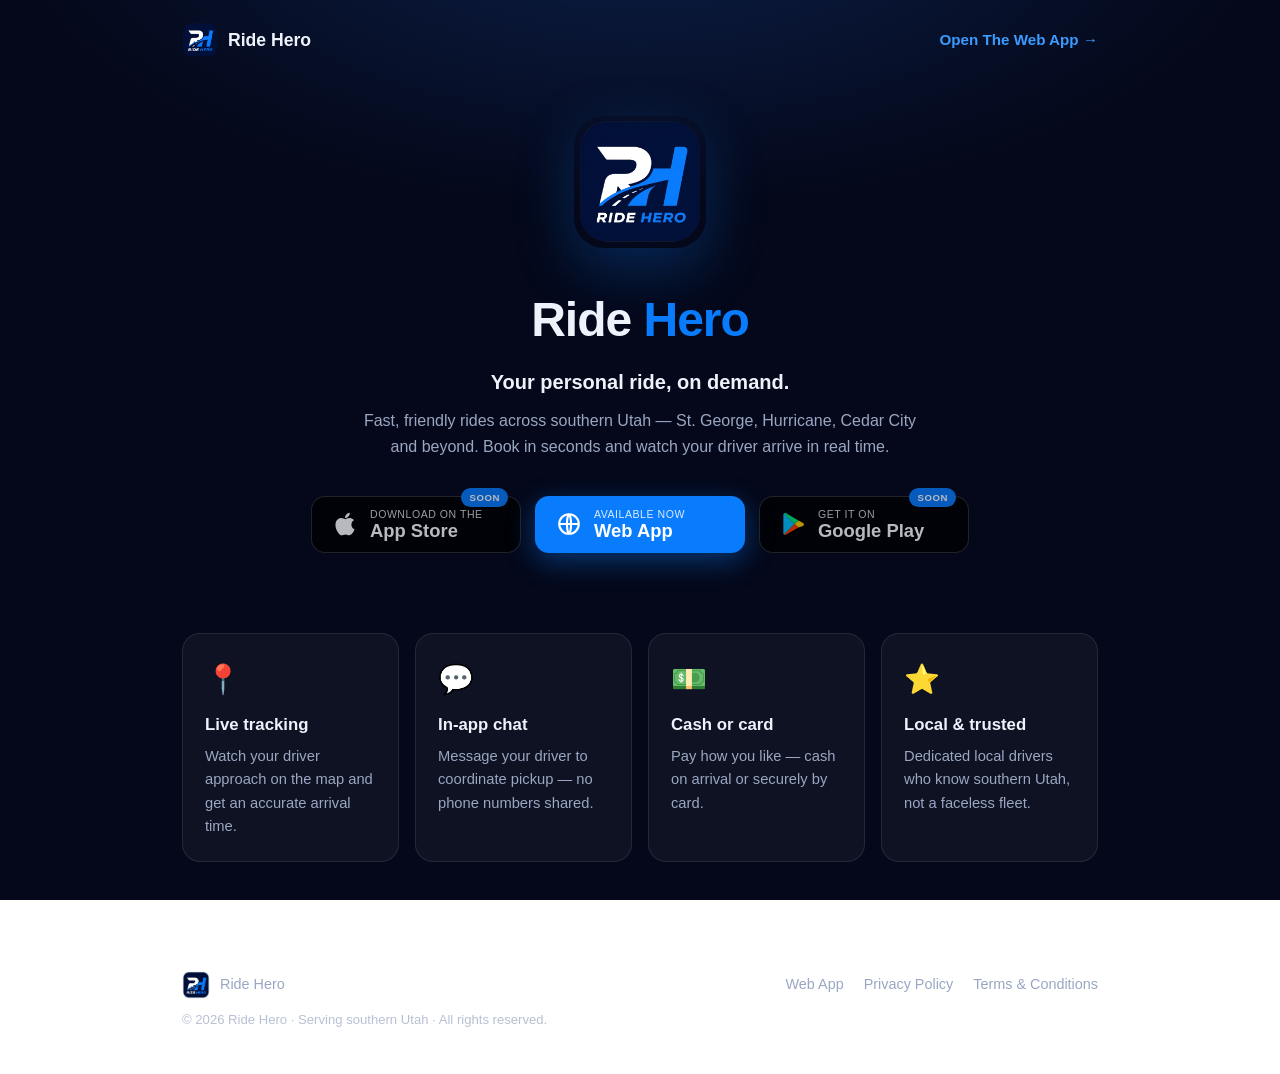
==== index.html @ 21159ac0 "changed text for local trusted card" ====
<!DOCTYPE html>
<html lang="en">
<head>
  <meta charset="UTF-8" />
  <meta name="viewport" content="width=device-width, initial-scale=1.0" />
  <title>Ride Hero — Your personal ride, on demand</title>
  <meta name="description" content="Ride Hero — on-demand rides across southern Utah. Book a ride, track your driver live, and pay with cash or card." />
  <link rel="icon" href="logo.png" />
  <link rel="stylesheet" href="styles.css" />
</head>
<body>
  <div class="container">

    <!-- Top nav -->
    <nav class="nav">
      <div class="nav__brand"><img src="logo.png" alt="Ride Hero logo" /> Ride Hero</div>
      <a href="https://ridr-hero.vercel.app" class="nav__cta" target="_blank" rel="noopener noreferrer">Open The Web App →</a>
    </nav>

    <!-- Hero -->
    <header class="hero">
      <img src="logo.png" alt="Ride Hero" class="hero__logo" />
      <h1 class="hero__title">Ride <span>Hero</span></h1>
      <p class="hero__tagline">Your personal ride, on demand.</p>
      <p class="hero__sub">
        Fast, friendly rides across southern Utah — St. George, Hurricane, Cedar City and beyond.
        Book in seconds and watch your driver arrive in real time.
      </p>

      <div class="stores">
        <!-- App Store (placeholder) -->
        <a href="#" class="badge badge--soon" aria-label="Download on the App Store — coming soon">
          <span class="badge__soon">Soon</span>
          <svg viewBox="0 0 384 512" aria-hidden="true"><path fill="#fff" d="M318.7 268.7c-.2-36.7 16.4-64.4 50-84.8-18.8-26.9-47.2-41.7-84.7-44.6-35.5-2.8-74.3 20.7-88.5 20.7-15 0-49.4-19.7-76.4-19.7C63.3 141.2 4 184.8 4 273.5q0 39.3 14.4 81.2c12.8 36.7 59 126.7 107.2 125.2 25.2-.6 43-17.9 75.8-17.9 31.8 0 48.3 17.9 76.4 17.9 48.6-.7 90.4-82.5 102.6-119.3-65.2-30.7-61.7-90-61.7-91.9zm-56.6-164.2c27.3-32.4 24.8-61.9 24-72.5-24.1 1.4-52 16.4-67.9 34.9-17.5 19.8-27.8 44.3-25.6 71.9 26.1 2 49.9-11.4 69.5-34.3z"/></svg>
          <span class="badge__text"><span class="badge__small">Download on the</span><span class="badge__big">App Store</span></span>
        </a>

         <!-- Web app (live) -->
        <a href="https://ridr-hero.vercel.app" class="badge badge--web" aria-label="Open the Ride Hero web app" target="_blank" rel="noopener noreferrer">
          <svg viewBox="0 0 24 24" fill="none" stroke="#fff" stroke-width="2" aria-hidden="true">
            <circle cx="12" cy="12" r="9"/>
            <path d="M3 12h18M12 3c2.5 2.7 2.5 15.3 0 18M12 3c-2.5 2.7-2.5 15.3 0 18"/>
          </svg>
          <span class="badge__text"><span class="badge__small">Available now</span><span class="badge__big">Web App</span></span>
        </a>

        <!-- Google Play (placeholder) -->
        <a href="#" class="badge badge--soon" aria-label="Get it on Google Play — coming soon">
          <span class="badge__soon">Soon</span>
          <svg viewBox="0 0 24 24" aria-hidden="true">
            <path fill="#00C3FF" d="M3.6 2.3c-.3.2-.5.6-.5 1.1v17.2c0 .5.2.9.5 1.1l.1.1L13.4 12 3.7 2.2z"/>
            <path fill="#FFCE00" d="M17 15.3l-3.6-3.3 3.6-3.3 4.3 2.4c1 .6 1 2.1 0 2.7L17 15.3z"/>
            <path fill="#00E676" d="M3.6 2.3 13.4 12l3.6-3.3L5.4 1.9c-.6-.4-1.3-.3-1.8.4z"/>
            <path fill="#FF3D00" d="M13.4 12 3.6 21.7c.5.6 1.2.7 1.8.3L17 15.3 13.4 12z"/>
          </svg>
          <span class="badge__text"><span class="badge__small">Get it on</span><span class="badge__big">Google Play</span></span>
        </a>
      </div>
    </header>

    <!-- Features -->
    <section class="features">
      <div class="feature">
        <div class="feature__icon">📍</div>
        <div class="feature__title">Live tracking</div>
        <div class="feature__desc">Watch your driver approach on the map and get an accurate arrival time.</div>
      </div>
      <div class="feature">
        <div class="feature__icon">💬</div>
        <div class="feature__title">In-app chat</div>
        <div class="feature__desc">Message your driver to coordinate pickup — no phone numbers shared.</div>
      </div>
      <div class="feature">
        <div class="feature__icon">💵</div>
        <div class="feature__title">Cash or card</div>
        <div class="feature__desc">Pay how you like — cash on arrival or securely by card.</div>
      </div>
      <div class="feature">
        <div class="feature__icon">⭐</div>
        <div class="feature__title">Local &amp; trusted</div>
        <div class="feature__desc">Dedicated local drivers who know southern Utah, not a faceless fleet.</div>
      </div>
    </section>

    <!-- Footer -->
    <footer class="footer">
      <div class="footer__inner">
        <div class="footer__brand"><img src="logo.png" alt="" /> Ride Hero</div>
        <div class="footer__links">
          <a href="https://ridr-hero.vercel.app">Web App</a>
          <a href="privacy.html">Privacy Policy</a>
          <a href="terms.html">Terms &amp; Conditions</a>
        </div>
      </div>
      <p class="footer__copy">© 2026 Ride Hero · Serving southern Utah · All rights reserved.</p>
    </footer>

  </div>
</body>
</html>
---- styles.css ----
:root {
  --blue: #097CFD;
  --blue-light: #3b9bff;
  --bg: #04081a;
  --text: #eef2fb;
  --muted: #9aa7c2;
  --card: rgba(255, 255, 255, 0.045);
  --border: rgba(255, 255, 255, 0.09);
  --radius: 18px;
}

* { margin: 0; padding: 0; box-sizing: border-box; }
html { scroll-behavior: smooth; scrollbar-color: #013a77 #04081A; }

body {
  font-family: -apple-system, BlinkMacSystemFont, 'Segoe UI', Roboto, Helvetica, Arial, sans-serif;
  background: radial-gradient(ellipse 90% 60% at 50% -10%, #0c1f47 0%, #04081a 55%);
  background-attachment: fixed;
  color: var(--text);
  line-height: 1.6;
  min-height: 100vh;
  -webkit-font-smoothing: antialiased;
}

a { color: var(--blue-light); text-decoration: none; }
a:hover { text-decoration: underline; }

.container { width: 100%; max-width: 960px; margin: 0 auto; padding: 0 22px; }

/* ── Top nav ──────────────────────────────────────────────────────────── */
.nav { display: flex; align-items: center; justify-content: space-between; padding: 22px 0; }
.nav__brand { display: flex; align-items: center; gap: 10px; font-weight: 800; font-size: 1.1rem; }
.nav__brand img { width: 36px; height: 36px; border-radius: 9px; }
.nav__cta { font-weight: 700; font-size: 0.95rem; }

/* ── Hero ─────────────────────────────────────────────────────────────── */
.hero { text-align: center; padding: 36px 0 56px; }
.hero__logo {
  width: 132px; height: 132px; border-radius: 30px;
  box-shadow: 0 20px 60px rgba(9, 124, 253, 0.28);
}
.hero__title { font-size: 3rem; font-weight: 900; letter-spacing: -1px; margin: 26px 0 8px; }
.hero__title span { color: var(--blue); }
.hero__tagline { font-size: 1.25rem; font-weight: 600; }
.hero__sub {
  font-size: 1rem; color: var(--muted); margin: 10px auto 0; max-width: 560px;
}

/* ── Store buttons ────────────────────────────────────────────────────── */
.stores { display: flex; flex-wrap: wrap; gap: 14px; justify-content: center; margin-top: 36px; }
.badge {
  display: flex; align-items: center; gap: 12px; min-width: 210px;
  background: #000; color: #fff;
  border: 1px solid rgba(255, 255, 255, 0.18); border-radius: 14px;
  padding: 11px 20px; position: relative;
  transition: transform 0.15s, border-color 0.15s, background 0.15s;
}
.badge:hover { transform: translateY(-2px); text-decoration: none; border-color: rgba(255, 255, 255, 0.42); }
.badge svg { width: 26px; height: 26px; flex-shrink: 0; }
.badge__text { text-align: left; line-height: 1.15; }
.badge__small { display: block; font-size: 0.66rem; text-transform: uppercase; letter-spacing: 0.05em; opacity: 0.85; }
.badge__big { display: block; font-size: 1.15rem; font-weight: 700; }
.badge--web { background: var(--blue); border-color: transparent; box-shadow: 0 8px 28px rgba(9, 124, 253, 0.4); }
.badge--web:hover { background: var(--blue-light); }
.badge--soon { opacity: 0.72; }
.badge__soon {
  position: absolute; top: -9px; right: 12px;
  background: var(--blue); color: #fff; font-size: 0.6rem; font-weight: 800;
  text-transform: uppercase; letter-spacing: 0.06em; padding: 2px 8px; border-radius: 99px;
}

/* ── Features ─────────────────────────────────────────────────────────── */
.features {
  display: grid; grid-template-columns: repeat(auto-fit, minmax(200px, 1fr));
  gap: 16px; padding: 24px 0 60px;
}
.feature { background: var(--card); border: 1px solid var(--border); border-radius: var(--radius); padding: 22px; }
.feature__icon { font-size: 1.8rem; }
.feature__title { font-weight: 700; font-size: 1.05rem; margin: 10px 0 6px; }
.feature__desc { color: var(--muted); font-size: 0.92rem; }

/* ── Footer ───────────────────────────────────────────────────────────── */
.footer { border-top: 1px solid var(--border); padding: 28px 0 44px; margin-top: 20px; }
.footer__inner { display: flex; flex-wrap: wrap; align-items: center; justify-content: space-between; gap: 14px; }
.footer__brand { display: flex; align-items: center; gap: 10px; color: var(--muted); font-size: 0.9rem; }
.footer__brand img { width: 28px; height: 28px; border-radius: 7px; }
.footer__links { display: flex; gap: 20px; flex-wrap: wrap; }
.footer__links a { color: var(--muted); font-size: 0.9rem; }
.footer__links a:hover { color: var(--text); }
.footer__copy { width: 100%; color: var(--muted); font-size: 0.82rem; opacity: 0.7; margin-top: 10px; }

/* ── Legal pages ──────────────────────────────────────────────────────── */
.legal { padding: 26px 0 70px; max-width: 760px; }
.legal h1 { font-size: 2.1rem; font-weight: 900; margin-bottom: 6px; }
.legal__updated { color: var(--muted); font-size: 0.9rem; margin-bottom: 26px; }
.legal h2 { font-size: 1.25rem; font-weight: 800; margin: 30px 0 10px; color: #fff; }
.legal p, .legal li { color: #cdd6ea; font-size: 0.97rem; margin-bottom: 10px; }
.legal ul { padding-left: 22px; margin-bottom: 12px; }
.legal strong { color: var(--text); }
.legal__note {
  background: var(--card); border: 1px solid var(--border); border-left: 3px solid var(--blue);
  border-radius: 10px; padding: 14px 16px; color: var(--muted); font-size: 0.88rem; margin: 24px 0;
}
.backlink { display: inline-block; margin-top: 26px; color: var(--blue-light); font-weight: 600; }

@media (max-width: 560px) {
  .hero__title { font-size: 2.3rem; }
  .badge { min-width: 0; flex: 1 1 100%; justify-content: center; }
  .hero__logo { width: 112px; height: 112px; }
}
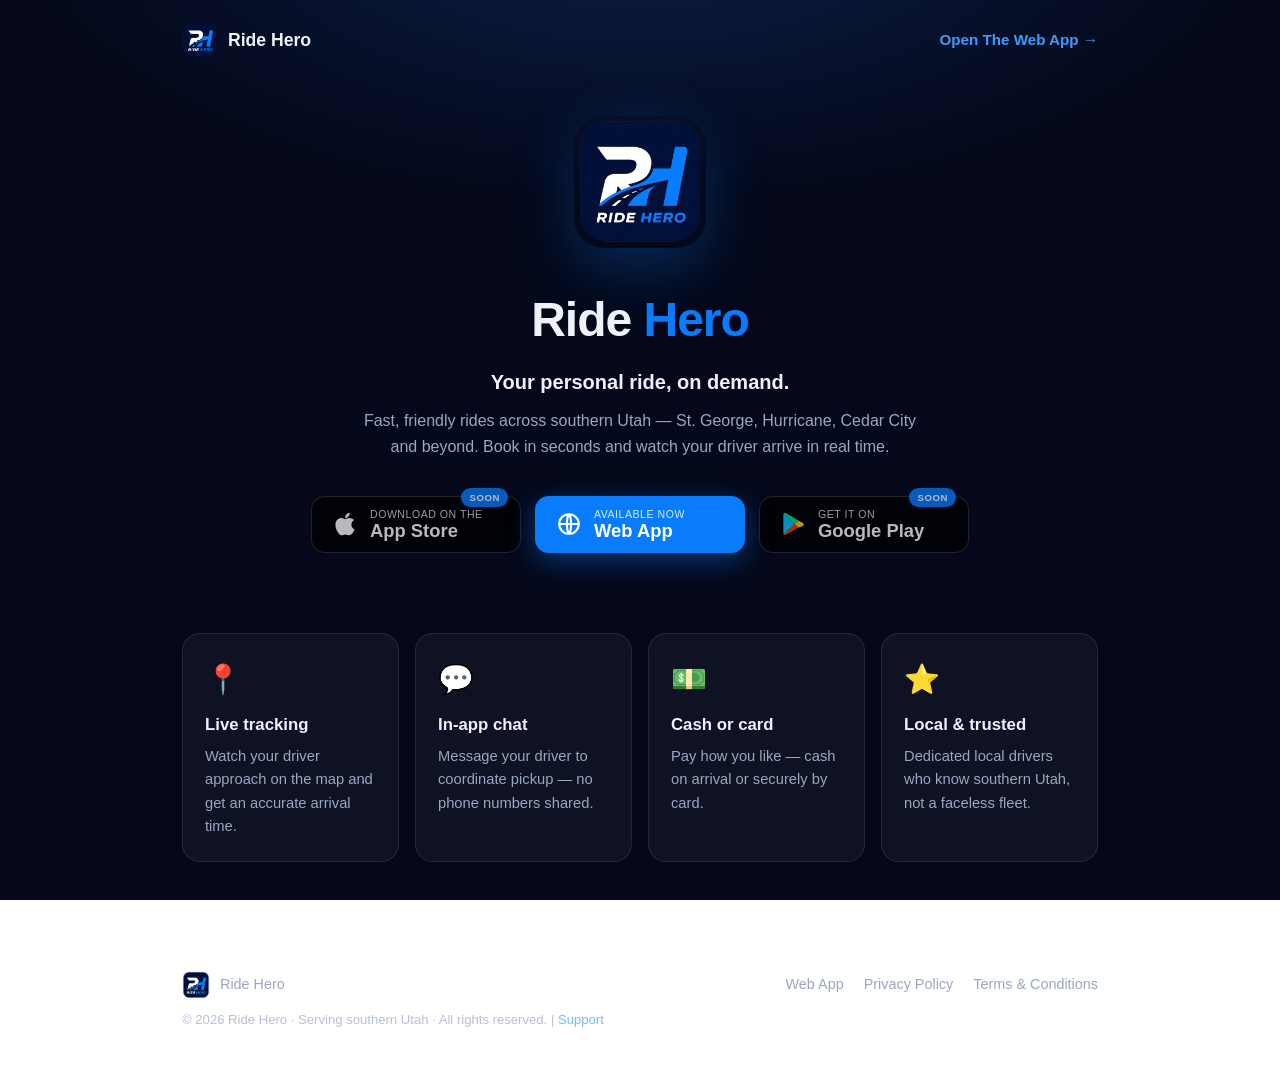
==== commit cfaa3bbd: "Added Support email in footer" ====
--- a/index.html
+++ b/index.html
@@ -92,7 +92,7 @@
           <a href="terms.html">Terms &amp; Conditions</a>
         </div>
       </div>
-      <p class="footer__copy">© 2026 Ride Hero · Serving southern Utah · All rights reserved.</p>
+      <p class="footer__copy">© 2026 Ride Hero · Serving southern Utah · All rights reserved. | <a mailto:rides@rideheroapp.com">Support</a></p>
     </footer>
 
   </div>
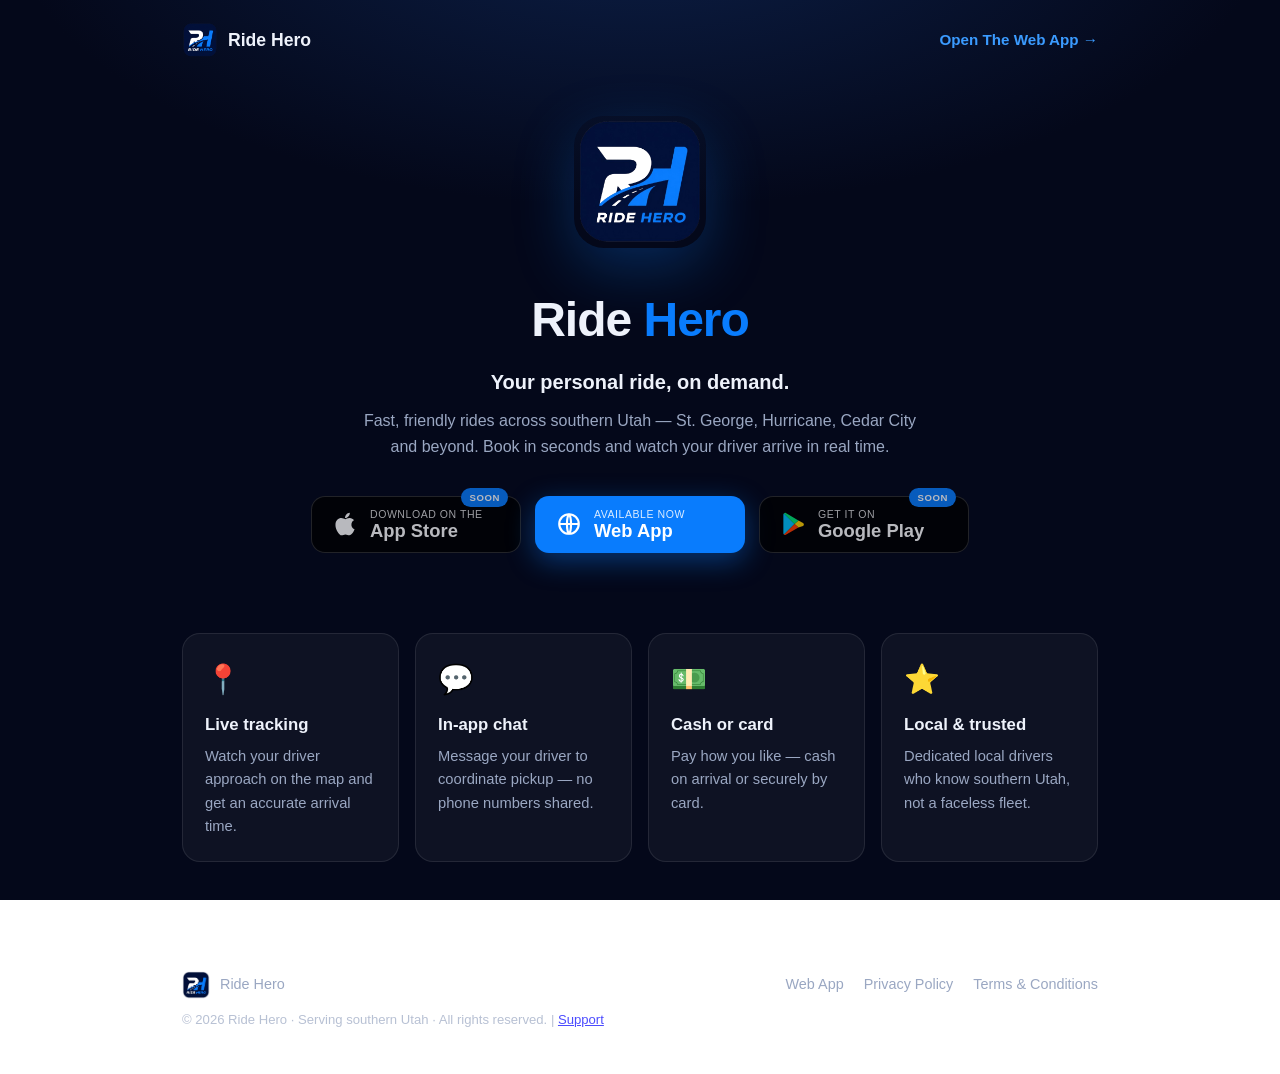
==== commit ef57051f: "fixed email link" ====
--- a/index.html
+++ b/index.html
@@ -92,7 +92,7 @@
           <a href="terms.html">Terms &amp; Conditions</a>
         </div>
       </div>
-      <p class="footer__copy">© 2026 Ride Hero · Serving southern Utah · All rights reserved. | <a mailto:rides@rideheroapp.com">Support</a></p>
+      <p class="footer__copy">© 2026 Ride Hero · Serving southern Utah · All rights reserved. | <a href="mailto:rides@rideheroapp.com">Support</a></p>
     </footer>
 
   </div>
--- a/styles.css
+++ b/styles.css
@@ -24,6 +24,11 @@
 
 a { color: var(--blue-light); text-decoration: none; }
 a:hover { text-decoration: underline; }
+a[href^="mailto:"] {
+    cursor: pointer; /* Show hand cursor */
+    color: blue;      /* Optional: make it look like a link */
+    text-decoration: underline; /* Optional: underline */
+}
 
 .container { width: 100%; max-width: 960px; margin: 0 auto; padding: 0 22px; }
 
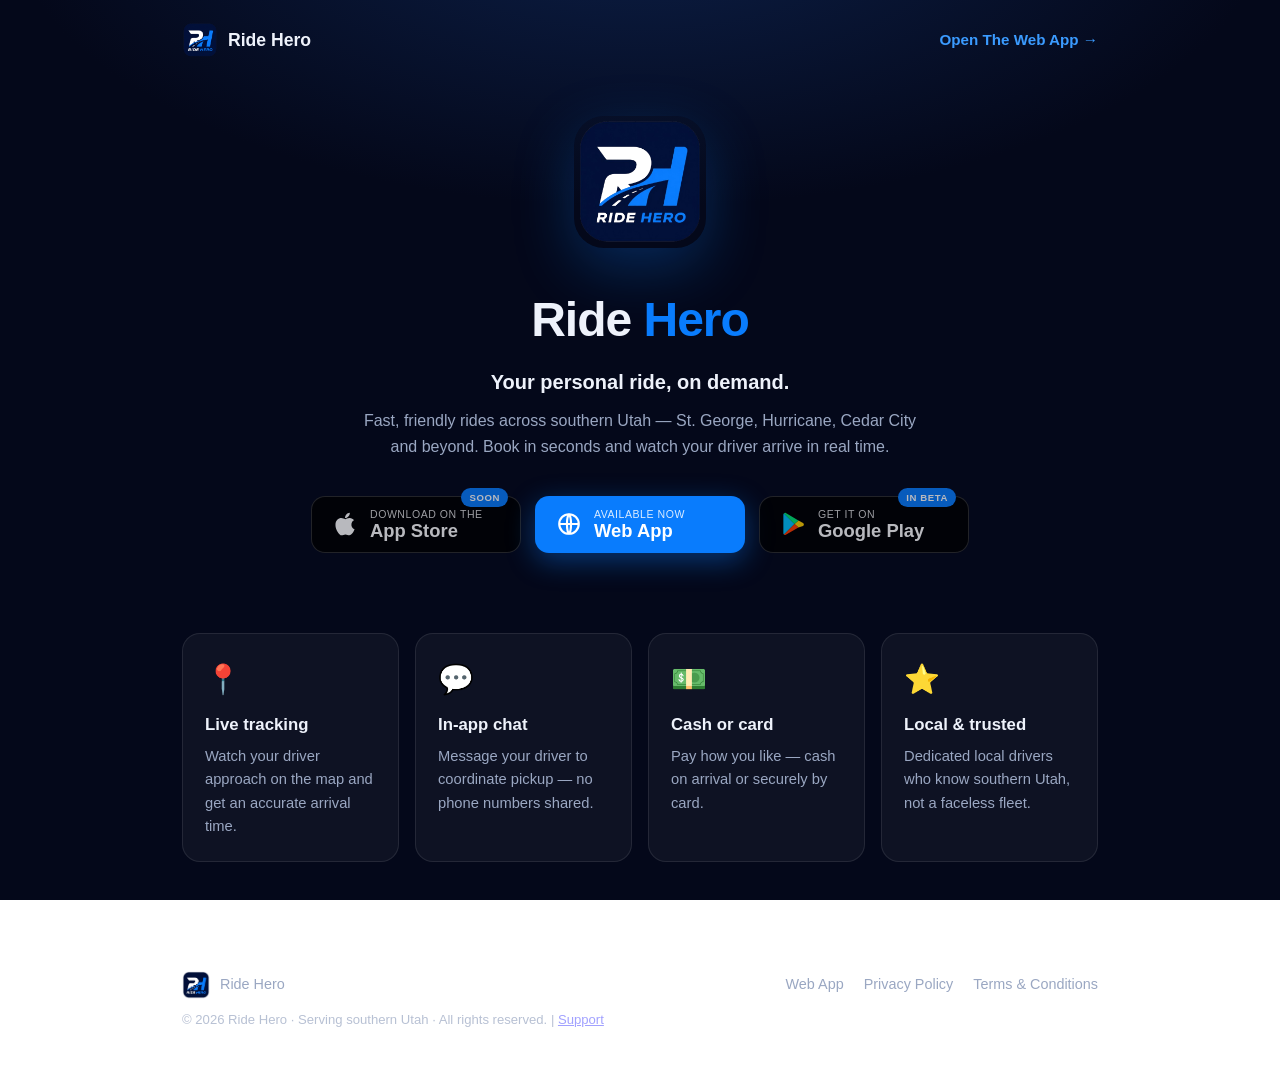
==== commit 5dff7691: "added Beta Button for Google Play Store" ====
--- a/index.html
+++ b/index.html
@@ -46,7 +46,7 @@
 
         <!-- Google Play (placeholder) -->
         <a href="#" class="badge badge--soon" aria-label="Get it on Google Play — coming soon">
-          <span class="badge__soon">Soon</span>
+          <span class="badge__soon">In Beta</span>
           <svg viewBox="0 0 24 24" aria-hidden="true">
             <path fill="#00C3FF" d="M3.6 2.3c-.3.2-.5.6-.5 1.1v17.2c0 .5.2.9.5 1.1l.1.1L13.4 12 3.7 2.2z"/>
             <path fill="#FFCE00" d="M17 15.3l-3.6-3.3 3.6-3.3 4.3 2.4c1 .6 1 2.1 0 2.7L17 15.3z"/>
--- a/styles.css
+++ b/styles.css
@@ -26,7 +26,7 @@
 a:hover { text-decoration: underline; }
 a[href^="mailto:"] {
     cursor: pointer; /* Show hand cursor */
-    color: blue;      /* Optional: make it look like a link */
+    color: rgb(122, 122, 255);      /* Optional: make it look like a link */
     text-decoration: underline; /* Optional: underline */
 }
 
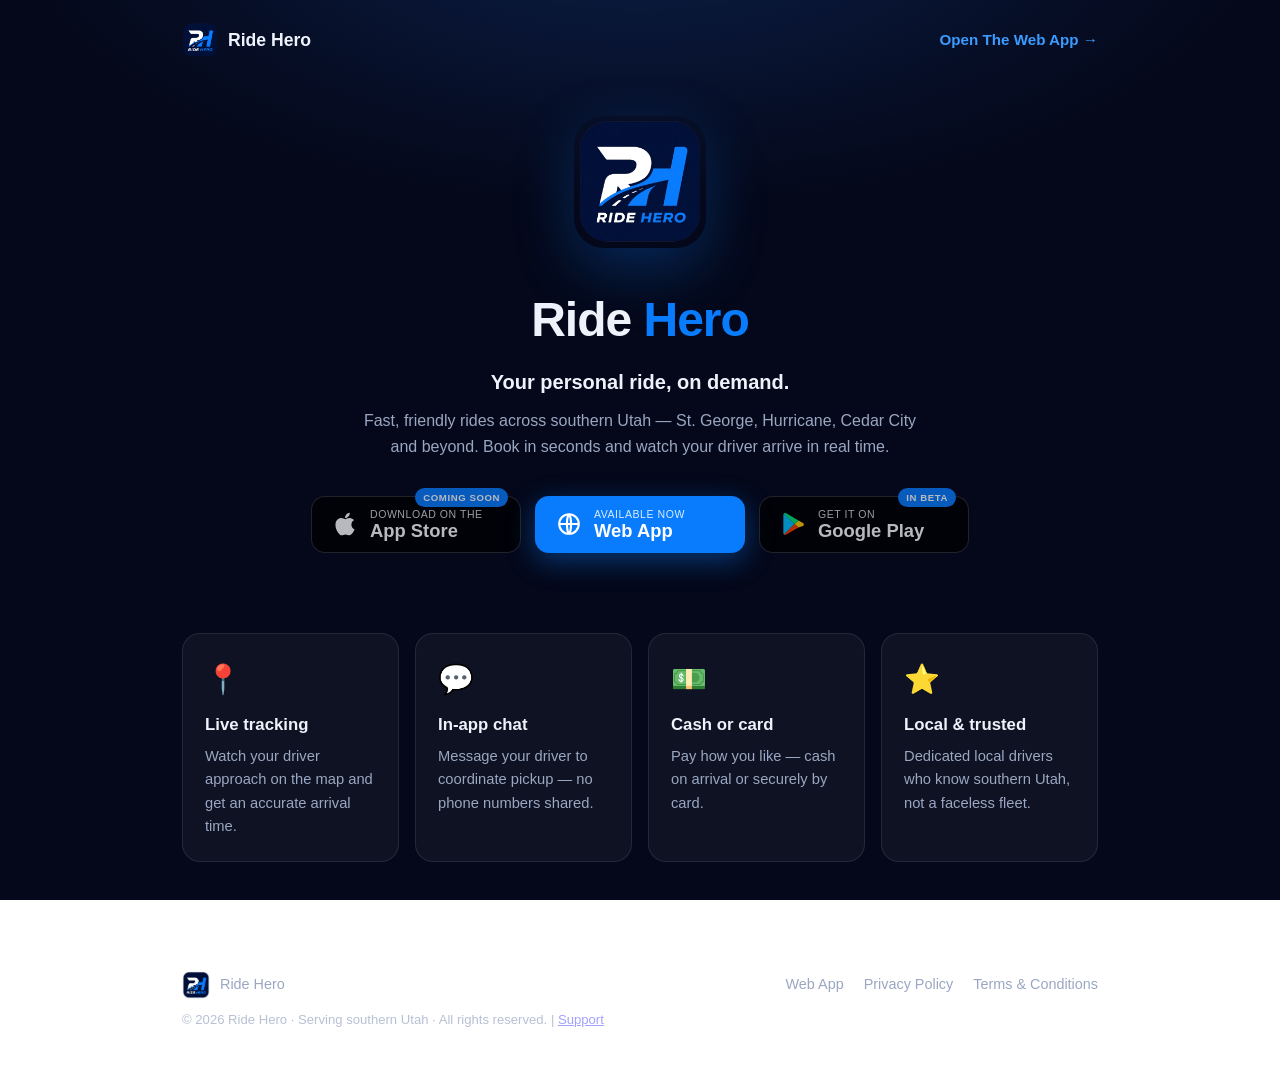
==== commit 034b4cd4: "added Coming Soon to Apple Store" ====
--- a/index.html
+++ b/index.html
@@ -30,7 +30,7 @@
       <div class="stores">
         <!-- App Store (placeholder) -->
         <a href="#" class="badge badge--soon" aria-label="Download on the App Store — coming soon">
-          <span class="badge__soon">Soon</span>
+          <span class="badge__soon">Coming Soon</span>
           <svg viewBox="0 0 384 512" aria-hidden="true"><path fill="#fff" d="M318.7 268.7c-.2-36.7 16.4-64.4 50-84.8-18.8-26.9-47.2-41.7-84.7-44.6-35.5-2.8-74.3 20.7-88.5 20.7-15 0-49.4-19.7-76.4-19.7C63.3 141.2 4 184.8 4 273.5q0 39.3 14.4 81.2c12.8 36.7 59 126.7 107.2 125.2 25.2-.6 43-17.9 75.8-17.9 31.8 0 48.3 17.9 76.4 17.9 48.6-.7 90.4-82.5 102.6-119.3-65.2-30.7-61.7-90-61.7-91.9zm-56.6-164.2c27.3-32.4 24.8-61.9 24-72.5-24.1 1.4-52 16.4-67.9 34.9-17.5 19.8-27.8 44.3-25.6 71.9 26.1 2 49.9-11.4 69.5-34.3z"/></svg>
           <span class="badge__text"><span class="badge__small">Download on the</span><span class="badge__big">App Store</span></span>
         </a>
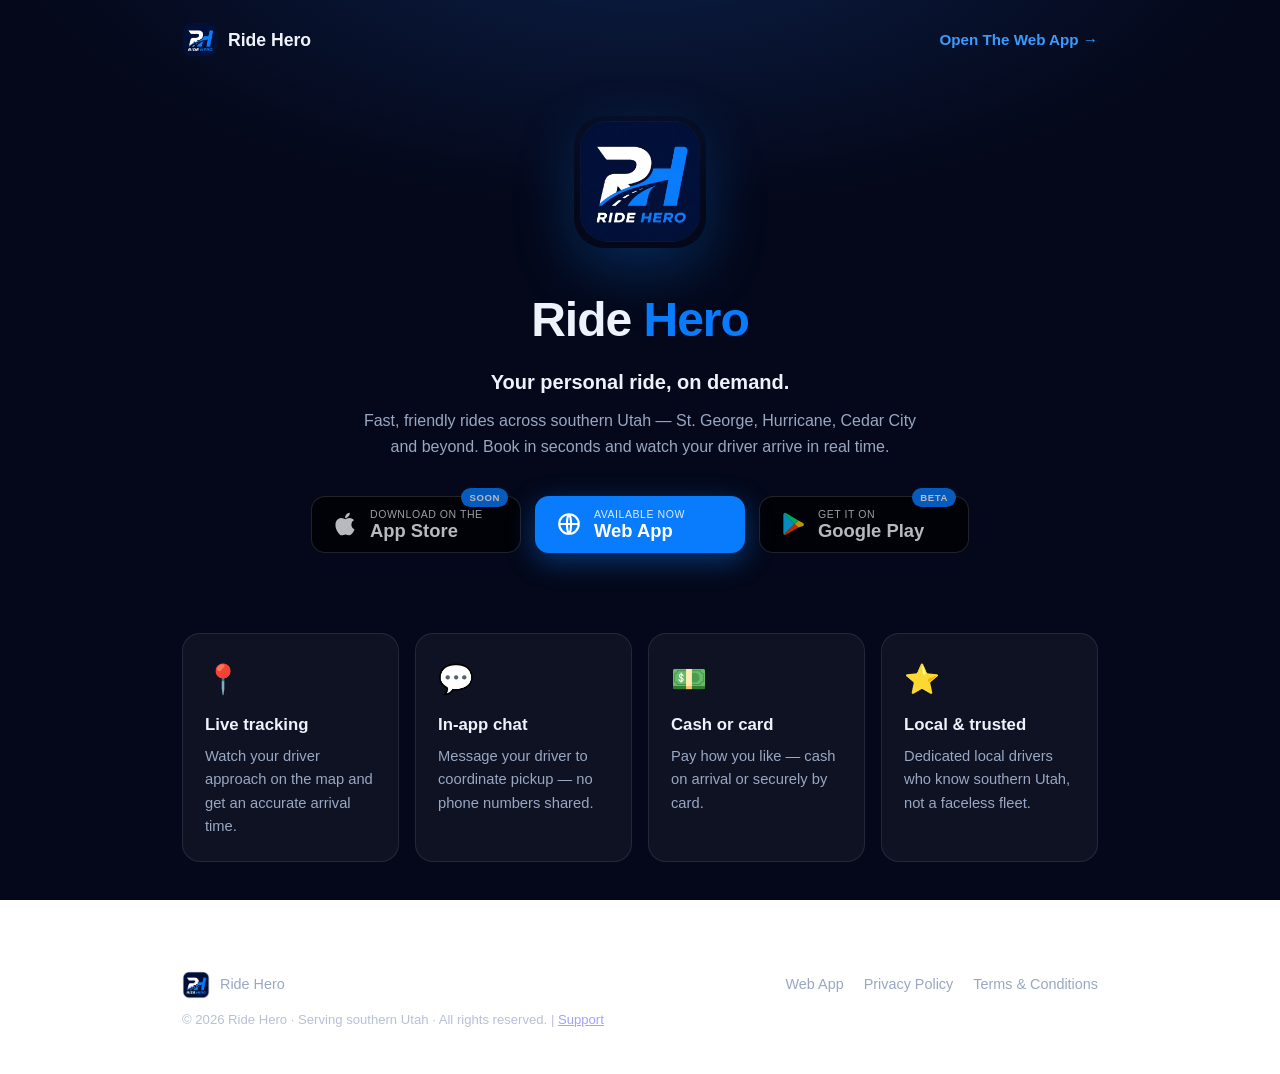
==== commit 8c95bdf1: "edited soon messages" ====
--- a/index.html
+++ b/index.html
@@ -30,7 +30,7 @@
       <div class="stores">
         <!-- App Store (placeholder) -->
         <a href="#" class="badge badge--soon" aria-label="Download on the App Store — coming soon">
-          <span class="badge__soon">Coming Soon</span>
+          <span class="badge__soon">Soon</span>
           <svg viewBox="0 0 384 512" aria-hidden="true"><path fill="#fff" d="M318.7 268.7c-.2-36.7 16.4-64.4 50-84.8-18.8-26.9-47.2-41.7-84.7-44.6-35.5-2.8-74.3 20.7-88.5 20.7-15 0-49.4-19.7-76.4-19.7C63.3 141.2 4 184.8 4 273.5q0 39.3 14.4 81.2c12.8 36.7 59 126.7 107.2 125.2 25.2-.6 43-17.9 75.8-17.9 31.8 0 48.3 17.9 76.4 17.9 48.6-.7 90.4-82.5 102.6-119.3-65.2-30.7-61.7-90-61.7-91.9zm-56.6-164.2c27.3-32.4 24.8-61.9 24-72.5-24.1 1.4-52 16.4-67.9 34.9-17.5 19.8-27.8 44.3-25.6 71.9 26.1 2 49.9-11.4 69.5-34.3z"/></svg>
           <span class="badge__text"><span class="badge__small">Download on the</span><span class="badge__big">App Store</span></span>
         </a>
@@ -46,7 +46,7 @@
 
         <!-- Google Play (placeholder) -->
         <a href="#" class="badge badge--soon" aria-label="Get it on Google Play — coming soon">
-          <span class="badge__soon">In Beta</span>
+          <span class="badge__soon">Beta</span>
           <svg viewBox="0 0 24 24" aria-hidden="true">
             <path fill="#00C3FF" d="M3.6 2.3c-.3.2-.5.6-.5 1.1v17.2c0 .5.2.9.5 1.1l.1.1L13.4 12 3.7 2.2z"/>
             <path fill="#FFCE00" d="M17 15.3l-3.6-3.3 3.6-3.3 4.3 2.4c1 .6 1 2.1 0 2.7L17 15.3z"/>
